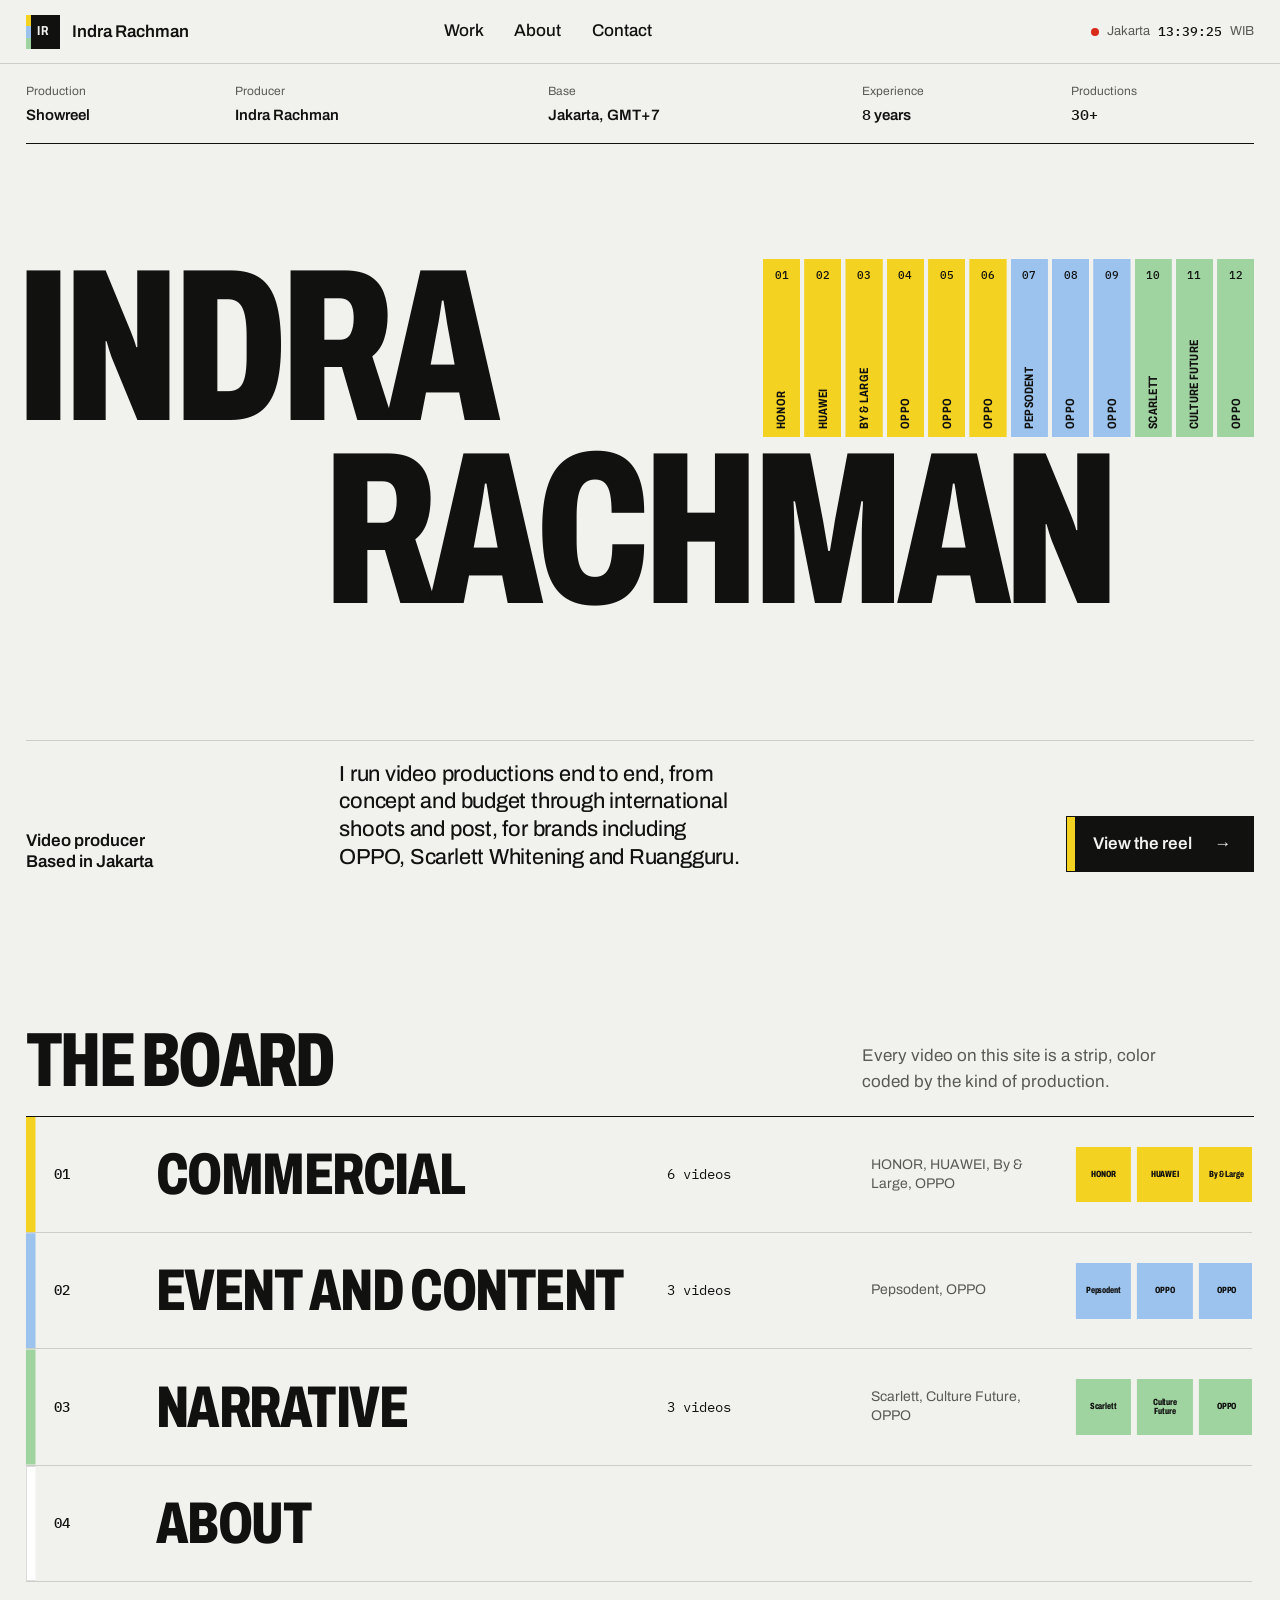
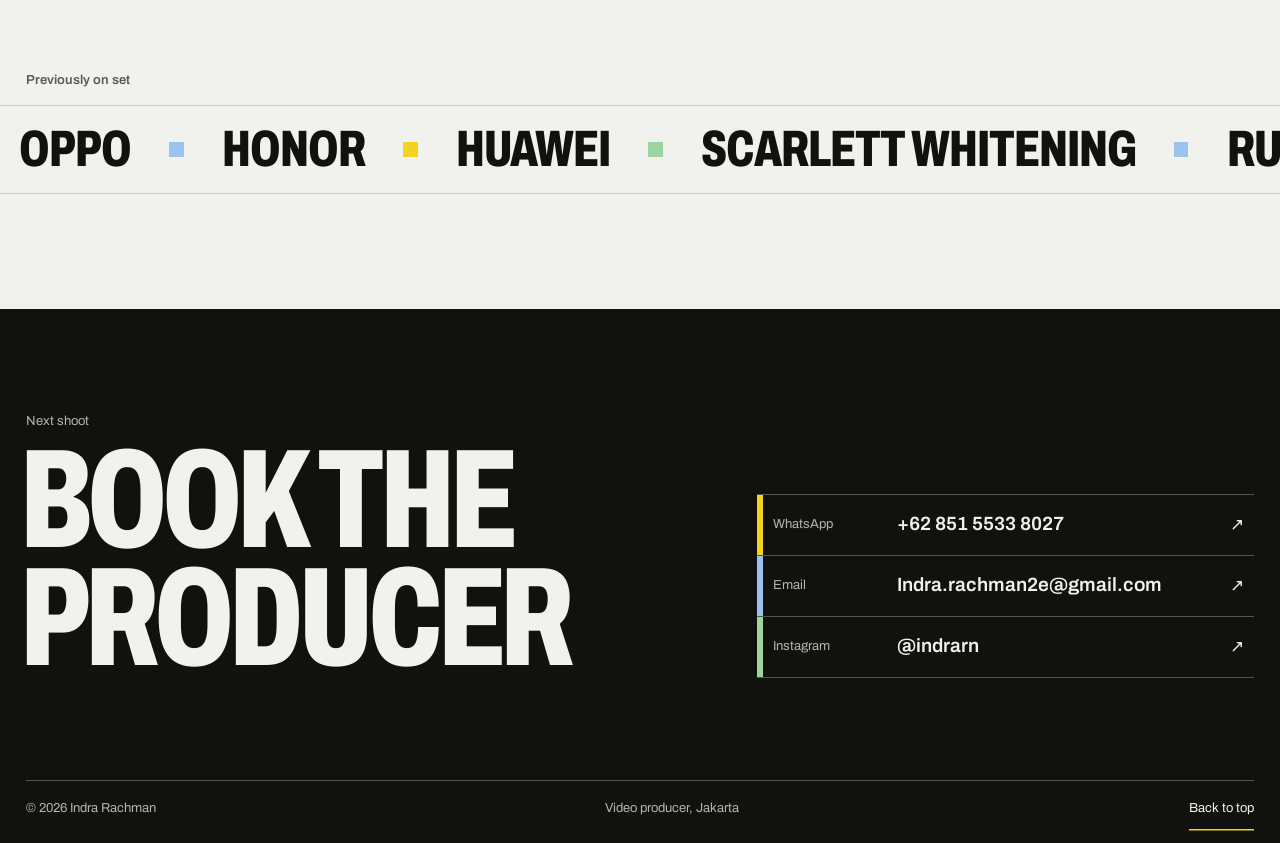
==== index.html @ 44fb9590 "Launch redesigned portfolio site Stripboard concept: home call sheet, selected work with large thumb" ====
<!doctype html>
<html lang="en">
<head>
<meta charset="utf-8">
<meta name="viewport" content="width=device-width, initial-scale=1">
<title>Indra Rachman, video producer in Jakarta</title>
<meta name="description" content="Indra Rachman is a video producer in Jakarta. Eight years running commercial, event and narrative productions for OPPO, HONOR, HUAWEI, Scarlett Whitening and Ruangguru.">
<link rel="canonical" href="https://kuncorokoder.github.io/Indraporto/">
<meta property="og:type" content="website">
<meta property="og:title" content="Indra Rachman, video producer in Jakarta">
<meta property="og:description" content="Indra Rachman is a video producer in Jakarta. Eight years running commercial, event and narrative productions for OPPO, HONOR, HUAWEI, Scarlett Whitening and Ruangguru.">
<meta property="og:url" content="https://kuncorokoder.github.io/Indraporto/">
<meta property="og:image" content="https://kuncorokoder.github.io/Indraporto/assets/og.png">
<meta property="og:image:width" content="1200">
<meta property="og:image:height" content="630">
<meta name="twitter:card" content="summary_large_image">
<meta name="theme-color" content="#F1F1EE">
<link rel="icon" href="./assets/favicon.svg" type="image/svg+xml">
<link rel="apple-touch-icon" href="./assets/apple-touch-icon.png">
<link rel="preload" href="./assets/fonts/archivo-wdth.woff2" as="font" type="font/woff2" crossorigin>
<link rel="stylesheet" href="./assets/site.css">
<script>
(function(d){var h=d.documentElement;h.classList.add('js');
window.__thumb=function(i,e){var s=i.src;if(s.indexOf('maxresdefault')>0&&(e||i.naturalWidth<200)){i.src=s.replace('maxresdefault','hqdefault');return}if(e)i.remove()};

if(!matchMedia('(prefers-reduced-motion: reduce)').matches){h.classList.add('motion');
try{if(sessionStorage.getItem('ir-curtain')){h.classList.add('is-curtain');sessionStorage.removeItem('ir-curtain');}}catch(e){}
window.__irFallback=setTimeout(function(){h.classList.remove('motion','is-curtain')},3000);}})(document);
</script>
<script type="application/ld+json">{"@context":"https://schema.org","@type":"Person","name":"Indra Rachman","jobTitle":"Video Producer","address":{"@type":"PostalAddress","addressLocality":"Jakarta","addressCountry":"ID"},"url":"https://kuncorokoder.github.io/Indraporto/","image":"https://kuncorokoder.github.io/Indraporto/assets/indra.jpg","email":"mailto:Indra.rachman2e@gmail.com","sameAs":["https://instagram.com/indrarn"]}</script>
</head>
<body class="p-home" id="top">
<a class="skip" href="#main">Skip to content</a>
<header class="top" data-top>
  <a class="top__name" href="./"><span class="top__mono" aria-hidden="true">IR</span><span class="top__full">Indra Rachman</span></a>
  <nav class="nav" aria-label="Main">
    <a class="nav__link draw" href="./work/">Work</a>
    <a class="nav__link draw" href="./about/">About</a>
    <a class="nav__link draw" href="#contact">Contact</a>
  </nav>
  <p class="clock" aria-label="Local time in Jakarta"><span class="clock__dot" aria-hidden="true"></span><span class="clock__city">Jakarta</span> <time class="clock__time" data-clock>--:--:--</time> <span class="clock__tz">WIB</span></p>
</header>
<main id="main" tabindex="-1">
  <section class="sheet" aria-labelledby="name">
    <dl class="sheet__fields" data-intro>
      <div><dt>Production</dt><dd>Showreel</dd></div>
      <div><dt>Producer</dt><dd>Indra Rachman</dd></div>
      <div><dt>Base</dt><dd>Jakarta, GMT+7</dd></div>
      <div><dt>Experience</dt><dd><span class="num">8</span> years</dd></div>
      <div><dt>Productions</dt><dd><span class="num">30+</span></dd></div>
    </dl>
    <div class="sheet__mid">
    <h1 class="name" id="name" aria-label="Indra Rachman">
      <span class="name__line" aria-hidden="true"><span class="name__in">Indra</span></span>
      <span class="name__line name__line--2" aria-hidden="true"><span class="name__in">Rachman</span></span>
    </h1>
    <a class="mini" href="./work/"><span class="sr">Open the board: 12 videos</span>
      <span class="mini__s" style="--c:var(--s-com)" aria-hidden="true"><span class="mini__no">01</span><span class="mini__cl">HONOR</span></span><span class="mini__s" style="--c:var(--s-com)" aria-hidden="true"><span class="mini__no">02</span><span class="mini__cl">HUAWEI</span></span><span class="mini__s" style="--c:var(--s-com)" aria-hidden="true"><span class="mini__no">03</span><span class="mini__cl">By &amp; Large</span></span><span class="mini__s" style="--c:var(--s-com)" aria-hidden="true"><span class="mini__no">04</span><span class="mini__cl">OPPO</span></span><span class="mini__s" style="--c:var(--s-com)" aria-hidden="true"><span class="mini__no">05</span><span class="mini__cl">OPPO</span></span><span class="mini__s" style="--c:var(--s-com)" aria-hidden="true"><span class="mini__no">06</span><span class="mini__cl">OPPO</span></span><span class="mini__s" style="--c:var(--s-evt)" aria-hidden="true"><span class="mini__no">07</span><span class="mini__cl">Pepsodent</span></span><span class="mini__s" style="--c:var(--s-evt)" aria-hidden="true"><span class="mini__no">08</span><span class="mini__cl">OPPO</span></span><span class="mini__s" style="--c:var(--s-evt)" aria-hidden="true"><span class="mini__no">09</span><span class="mini__cl">OPPO</span></span><span class="mini__s" style="--c:var(--s-nar)" aria-hidden="true"><span class="mini__no">10</span><span class="mini__cl">Scarlett</span></span><span class="mini__s" style="--c:var(--s-nar)" aria-hidden="true"><span class="mini__no">11</span><span class="mini__cl">Culture Future</span></span><span class="mini__s" style="--c:var(--s-nar)" aria-hidden="true"><span class="mini__no">12</span><span class="mini__cl">OPPO</span></span>
    </a>
    </div>
    <div class="sheet__foot" data-intro>
      <p class="sheet__role"><span>Video producer</span> <span>Based in Jakarta</span></p>
      <p class="sheet__intro">I run video productions end to end, from concept and budget through international shoots and post, for brands including OPPO, Scarlett Whitening and Ruangguru.</p>
      <a class="cta" href="./work/" data-fill><span class="cta__fill" aria-hidden="true"></span><span class="cta__label">View the reel</span><span class="cta__arrow" aria-hidden="true">→</span></a>
    </div>
  </section>

  <section class="board" aria-labelledby="board-h">
    <div class="board__head">
      <h2 id="board-h" class="board__h">The board</h2>
      <p class="board__note">Every video on this site is a strip, color coded by the kind of production.</p>
    </div>
    <ol class="board__list">
    <li class="board__item" data-slot>
      <a class="bstrip" href="./work/#commercial" style="--c:var(--s-com)">
        <span class="bstrip__band" aria-hidden="true"></span>
        <span class="bstrip__no">01</span>
        <span class="bstrip__title">Commercial</span>
        <span class="bstrip__count">6 videos</span>
        <span class="bstrip__clients">HONOR, HUAWEI, By &amp; Large, OPPO</span>
        <span class="bstrip__thumbs" aria-hidden="true"><span class="thumb thumb--mini" style="--c:var(--s-com);aspect-ratio:16/9">
      <span class="thumb__fallback" aria-hidden="true">HONOR</span>
      <img src="https://i.ytimg.com/vi/hxOjYXzNKHE/hqdefault.jpg" alt="" loading="lazy" decoding="async" width="480" height="360" onerror="this.remove()">
    </span><span class="thumb thumb--mini" style="--c:var(--s-com);aspect-ratio:16/9">
      <span class="thumb__fallback" aria-hidden="true">HUAWEI</span>
      <img src="https://i.ytimg.com/vi/-YjzJrjh4JI/hqdefault.jpg" alt="" loading="lazy" decoding="async" width="480" height="360" onerror="this.remove()">
    </span><span class="thumb thumb--mini" style="--c:var(--s-com);aspect-ratio:16/9">
      <span class="thumb__fallback" aria-hidden="true">By &amp; Large</span>
      <img src="https://i.ytimg.com/vi/G-RjW3o65Ko/hqdefault.jpg" alt="" loading="lazy" decoding="async" width="480" height="360" onerror="this.remove()">
    </span></span>
      </a>
    </li>
    <li class="board__item" data-slot>
      <a class="bstrip" href="./work/#event" style="--c:var(--s-evt)">
        <span class="bstrip__band" aria-hidden="true"></span>
        <span class="bstrip__no">02</span>
        <span class="bstrip__title">Event and content</span>
        <span class="bstrip__count">3 videos</span>
        <span class="bstrip__clients">Pepsodent, OPPO</span>
        <span class="bstrip__thumbs" aria-hidden="true"><span class="thumb thumb--mini" style="--c:var(--s-evt);aspect-ratio:9/16">
      <span class="thumb__fallback" aria-hidden="true">Pepsodent</span>
      <img src="https://i.ytimg.com/vi/YymPr3F2JRo/hqdefault.jpg" alt="" loading="lazy" decoding="async" width="480" height="360" onerror="this.remove()">
    </span><span class="thumb thumb--mini" style="--c:var(--s-evt);aspect-ratio:9/16">
      <span class="thumb__fallback" aria-hidden="true">OPPO</span>
      <img src="https://i.ytimg.com/vi/4oJx1lW9zYU/hqdefault.jpg" alt="" loading="lazy" decoding="async" width="480" height="360" onerror="this.remove()">
    </span><span class="thumb thumb--mini" style="--c:var(--s-evt);aspect-ratio:9/16">
      <span class="thumb__fallback" aria-hidden="true">OPPO</span>
      <img src="https://i.ytimg.com/vi/DvjcIhD0fi0/hqdefault.jpg" alt="" loading="lazy" decoding="async" width="480" height="360" onerror="this.remove()">
    </span></span>
      </a>
    </li>
    <li class="board__item" data-slot>
      <a class="bstrip" href="./work/#narrative" style="--c:var(--s-nar)">
        <span class="bstrip__band" aria-hidden="true"></span>
        <span class="bstrip__no">03</span>
        <span class="bstrip__title">Narrative</span>
        <span class="bstrip__count">3 videos</span>
        <span class="bstrip__clients">Scarlett, Culture Future, OPPO</span>
        <span class="bstrip__thumbs" aria-hidden="true"><span class="thumb thumb--mini" style="--c:var(--s-nar);aspect-ratio:16/9">
      <span class="thumb__fallback" aria-hidden="true">Scarlett</span>
      <img src="https://i.ytimg.com/vi/Oj5Pghosu6c/hqdefault.jpg" alt="" loading="lazy" decoding="async" width="480" height="360" onerror="this.remove()">
    </span><span class="thumb thumb--mini" style="--c:var(--s-nar);aspect-ratio:16/9">
      <span class="thumb__fallback" aria-hidden="true">Culture Future</span>
      <img src="https://i.ytimg.com/vi/pMPimMkHNRc/hqdefault.jpg" alt="" loading="lazy" decoding="async" width="480" height="360" onerror="this.remove()">
    </span><span class="thumb thumb--mini" style="--c:var(--s-nar);aspect-ratio:16/9">
      <span class="thumb__fallback" aria-hidden="true">OPPO</span>
      <img src="https://i.ytimg.com/vi/MRDOgIr6XYI/hqdefault.jpg" alt="" loading="lazy" decoding="async" width="480" height="360" onerror="this.remove()">
    </span></span>
      </a>
    </li>
    <li class="board__item" data-slot>
      <a class="bstrip bstrip--about" href="./about/" style="--c:var(--paper-strip)">
        <span class="bstrip__band" aria-hidden="true"></span>
        <span class="bstrip__no">04</span>
        <span class="bstrip__title">About</span>
      </a>
    </li>
    </ol>
  </section>

  <section class="set" aria-labelledby="set-h">
    <h2 id="set-h" class="set__h">Previously on set</h2>
    <div class="marquee" data-marquee>
      <div class="marquee__track"><p class="marquee__run"><span>OPPO</span><span class="dot" aria-hidden="true"></span><span>HONOR</span><span class="dot" aria-hidden="true"></span><span>HUAWEI</span><span class="dot" aria-hidden="true"></span><span>Scarlett Whitening</span><span class="dot" aria-hidden="true"></span><span>Ruangguru</span><span class="dot" aria-hidden="true"></span><span>Glenfiddich</span><span class="dot" aria-hidden="true"></span><span>By &amp; Large</span><span class="dot" aria-hidden="true"></span></p><p class="marquee__run" aria-hidden="true"><span>OPPO</span><span class="dot" aria-hidden="true"></span><span>HONOR</span><span class="dot" aria-hidden="true"></span><span>HUAWEI</span><span class="dot" aria-hidden="true"></span><span>Scarlett Whitening</span><span class="dot" aria-hidden="true"></span><span>Ruangguru</span><span class="dot" aria-hidden="true"></span><span>Glenfiddich</span><span class="dot" aria-hidden="true"></span><span>By &amp; Large</span><span class="dot" aria-hidden="true"></span></p></div>
    </div>
  </section>
</main>
<footer class="foot" id="contact">
  <div class="foot__inner">
    <p class="foot__kicker">Next shoot</p>
    <h2 class="foot__title">Book the<br>producer</h2>
    <ul class="foot__list">
      <li><a class="foot__row" href="https://wa.me/6285155338027" target="_blank" rel="noopener">
        <span class="foot__label">WhatsApp</span><span class="foot__value">+62 851 5533 8027</span><span class="foot__arrow" aria-hidden="true">↗</span></a></li>
      <li><a class="foot__row" href="mailto:Indra.rachman2e@gmail.com">
        <span class="foot__label">Email</span><span class="foot__value">Indra.rachman2e@gmail.com</span><span class="foot__arrow" aria-hidden="true">↗</span></a></li>
      <li><a class="foot__row" href="https://instagram.com/indrarn" target="_blank" rel="noopener">
        <span class="foot__label">Instagram</span><span class="foot__value">@indrarn</span><span class="foot__arrow" aria-hidden="true">↗</span></a></li>
    </ul>
    <div class="foot__base">
      <span>© 2026 Indra Rachman</span>
      <span>Video producer, Jakarta</span>
      <a class="u-link" href="#top" data-totop>Back to top</a>
    </div>
  </div>
</footer>
<div class="curtain" id="curtain" aria-hidden="true"><i style="--c:var(--s-com)"></i><i style="--c:var(--s-evt)"></i><i style="--c:var(--s-nar)"></i></div>
<script src="./assets/vendor/gsap.min.js" defer></script>
<script src="./assets/vendor/Flip.min.js" defer></script>
<script src="./assets/vendor/lenis.min.js" defer></script>
<script src="./assets/site.js" defer></script>
</body>
</html>
---- assets/site.css ----
/* =========================================================
   Indra Rachman: the stripboard
   ========================================================= */
@font-face { font-family: 'Archivo'; font-style: normal; font-display: swap; font-weight: 100 900; font-stretch: 62% 125%;
  src: url(fonts/archivo-wdth.woff2) format('woff2-variations'), url(fonts/archivo-wdth.woff2) format('woff2'); }
@font-face { font-family: 'Plex Mono'; font-style: normal; font-display: swap; font-weight: 400; src: url(fonts/plex-mono-400.woff2) format('woff2'); }
@font-face { font-family: 'Plex Mono'; font-style: normal; font-display: swap; font-weight: 500; src: url(fonts/plex-mono-500.woff2) format('woff2'); }

:root {
  --ground: #F1F1EE;
  --ink: #111110;
  --muted: #5A5A55;
  --line: rgba(17, 17, 16, .16);
  --line-strong: rgba(17, 17, 16, .85);
  --s-com: #F4D221;
  --s-evt: #9CC3EE;
  --s-nar: #9FD3A0;
  --paper-strip: #FFFFFF;
  --marker: #D92B1A;
  --monitor: #0E0E0D;

  --sans: 'Archivo', 'Arial Narrow', Arial, sans-serif;
  --mono: 'Plex Mono', ui-monospace, Menlo, monospace;

  --gut: clamp(16px, 2vw, 28px);
  --band: 10px;
  --t-body: 17px;
  --t-small: 13px;
  --t-l: clamp(22px, 2.3vw, 34px);
  --ease-out: cubic-bezier(.16, 1, .3, 1);
  --ease-soft: cubic-bezier(.215, .61, .355, 1);
  --top-h: 64px;
}

*, *::before, *::after { box-sizing: border-box; }
html { -webkit-text-size-adjust: 100%; scroll-padding-top: calc(var(--top-h) + 12px); }
html.lenis, html.lenis body { height: auto; }
.lenis.lenis-smooth { scroll-behavior: auto !important; }
body {
  margin: 0; background: var(--ground); color: var(--ink);
  font-family: var(--sans); font-size: var(--t-body); line-height: 1.5; font-stretch: 100%;
  font-variant-numeric: tabular-nums; -webkit-font-smoothing: antialiased; text-rendering: optimizeLegibility;
}
::selection { background: var(--s-com); color: var(--ink); }
img { display: block; max-width: 100%; height: auto; }
a { color: inherit; }
button { font: inherit; color: inherit; }
h1, h2, h3, p, dl, dd, ol, ul, figure { margin: 0; }
ol, ul { list-style: none; padding: 0; }
:focus-visible { outline: 2px solid var(--marker); outline-offset: 3px; }
#main:focus { outline: none; }
.num { font-family: var(--mono); font-weight: 500; letter-spacing: 0; }

.skip { position: fixed; left: var(--gut); top: 8px; z-index: 100; padding: 10px 14px; background: var(--ink); color: var(--ground);
  text-decoration: none; translate: 0 -150%; transition: translate .3s var(--ease-soft); }
.skip:focus-visible { translate: 0 0; }

/* utility link: underline at rest */
.u-link { text-decoration: underline; text-decoration-thickness: 1px; text-underline-offset: .22em; transition: text-decoration-color .25s, color .25s; }
@media (hover: hover) { .u-link:hover { color: var(--marker); } }
.u-link:focus-visible { color: var(--marker); }

/* nav underline draw */
.draw { text-decoration: none; background: linear-gradient(currentColor 0 0) left bottom / 0% 1.5px no-repeat; padding-bottom: 2px;
  transition: background-size .45s var(--ease-out); }
@media (hover: hover) { .draw:hover { background-size: 100% 1.5px; } }
.draw:focus-visible, .draw[aria-current='page'] { background-size: 100% 1.5px; }

/* ---------------- header ---------------- */
.top {
  position: fixed; inset: 0 0 auto 0; z-index: 40; height: var(--top-h);
  display: grid; grid-template-columns: repeat(12, minmax(0, 1fr)); column-gap: var(--gut); align-items: center;
  padding: 0 var(--gut); background: color-mix(in srgb, var(--ground) 92%, transparent);
  -webkit-backdrop-filter: blur(8px); backdrop-filter: blur(8px);
  border-bottom: 1px solid var(--line);
  transition: translate .5s var(--ease-out);
}
.top.is-hidden { translate: 0 -101%; }
.top__name { grid-column: 1 / 4; display: inline-flex; align-items: center; gap: 12px; text-decoration: none; font-weight: 600; width: max-content; }
.top__mono { display: inline-grid; place-items: center; width: 34px; height: 34px; background: var(--ink); color: var(--ground);
  font-size: 13px; font-weight: 700; font-stretch: 75%; letter-spacing: .02em; position: relative; overflow: hidden; }
.top__mono::before { content: ''; position: absolute; left: 0; top: 0; bottom: 0; width: 5px;
  background: linear-gradient(var(--s-com) 0 33.3%, var(--s-evt) 0 66.6%, var(--s-nar) 0); transition: width .45s var(--ease-out); }
@media (hover: hover) { .top__name:hover .top__mono::before { width: 34px; } .top__name:hover .top__mono { color: var(--ink); } }
.top__name:focus-visible .top__mono::before { width: 34px; }
.top__name:focus-visible .top__mono { color: var(--ink); }
.top__mono { transition: color .3s; z-index: 0; }
.top__mono::before { z-index: -1; }
.nav { grid-column: 5 / 9; display: flex; gap: clamp(18px, 2.4vw, 36px); font-weight: 500; }
.clock { grid-column: 9 / 13; justify-self: end; display: flex; align-items: center; gap: 8px; font-size: var(--t-small); color: var(--muted); white-space: nowrap; }
.clock__time { font-family: var(--mono); color: var(--ink); font-weight: 500; }
.clock__dot { width: 8px; height: 8px; border-radius: 50%; background: var(--marker); }
.motion .clock__dot { animation: rec 2s steps(1, end) infinite; }
@keyframes rec { 50% { opacity: .2; } }

main { padding-top: var(--top-h); }

/* ---------------- CTA: strip fill slides in ---------------- */
.cta {
  position: relative; isolation: isolate; overflow: clip; display: inline-flex; align-items: center; gap: 22px;
  min-height: 56px; padding: 0 22px 0 26px; border: 1.5px solid var(--ink); background: var(--ink); color: var(--ground);
  font-weight: 600; font-size: 17px; text-decoration: none; transition: color .35s var(--ease-soft);
}
.cta__fill { position: absolute; inset: 0; z-index: -1; background: var(--s-com); transform: scaleX(0); transform-origin: left center;
  transition: transform .55s var(--ease-out); }
.cta::before { content: ''; position: absolute; left: 0; top: 0; bottom: 0; width: 8px; background: var(--s-com); z-index: -1; }
.cta__arrow { display: inline-block; transition: translate .45s var(--ease-out); }
@media (hover: hover) {
  .cta:hover { color: var(--ink); }
  .cta:hover .cta__fill { transform: scaleX(1); }
  .cta:hover .cta__arrow { translate: 6px 0; }
}
.cta:focus-visible { color: var(--ink); }
.cta:focus-visible .cta__fill { transform: scaleX(1); }
.cta:active .cta__fill { transform: scaleX(1); }
.cta:active { color: var(--ink); }

/* ---------------- shared thumb ---------------- */
.thumb { position: relative; display: block; overflow: hidden; background: var(--c); }
.thumb img { position: absolute; inset: 0; width: 100%; height: 100%; object-fit: cover; }
.thumb__fallback { position: absolute; inset: 0; display: grid; place-items: center; padding: 8px; text-align: center;
  font-weight: 800; font-stretch: 70%; font-size: clamp(14px, 1.4vw, 20px); line-height: 1; letter-spacing: -.01em; color: var(--ink); }

/* =========================================================
   HOME: call sheet
   ========================================================= */
.sheet { padding: 0 var(--gut); min-height: calc(100svh - var(--top-h)); display: grid; grid-template-rows: auto 1fr auto; }
.sheet__fields {
  display: grid; grid-template-columns: repeat(12, minmax(0, 1fr)); column-gap: var(--gut);
  border-bottom: 1.5px solid var(--ink); padding: 18px 0 16px;
}
.sheet__fields > div { grid-column: span 2; }
.sheet__fields > div:nth-child(2) { grid-column: span 3; }
.sheet__fields > div:nth-child(3) { grid-column: span 3; }
.sheet__fields dt { font-size: 12px; color: var(--muted); margin-bottom: 4px; }
.sheet__fields dd { font-size: 15px; font-weight: 600; }
.sheet__fields .num { font-size: 15px; }

.sheet { --ns: clamp(64px, min(17vw, 25svh), 300px); }
.sheet__mid { position: relative; align-self: center; margin: clamp(18px, 3vw, 40px) 0; }
.name {
  font-weight: 800; font-stretch: 66%; text-transform: uppercase;
  font-size: var(--ns); line-height: .82; letter-spacing: -.035em;
}
/* the stripboard: 12 vertical strips, one per video */
.mini { position: absolute; right: 0; top: 0; height: calc(var(--ns) * .82); width: min(40%, 560px);
  display: grid; grid-template-columns: repeat(12, 1fr); gap: 4px; text-decoration: none; align-items: end; }
.mini__s { position: relative; height: 100%; background: var(--c); display: flex; flex-direction: column; justify-content: space-between; align-items: center;
  padding: 8px 0; overflow: hidden; transition: translate .5s var(--ease-out); }
.mini__no { font-family: var(--mono); font-size: 11px; font-weight: 500; }
.mini__cl { writing-mode: vertical-rl; rotate: 180deg; font-weight: 700; font-stretch: 75%; font-size: clamp(11px, .95vw, 14px); text-transform: uppercase; letter-spacing: .02em; white-space: nowrap; }
@media (hover: hover) {
  .mini__s:hover { translate: 0 -14px; }
  .mini:hover .mini__s:not(:hover) { translate: 0 0; }
}
.mini:focus-visible { outline-offset: 6px; }
.mini:focus-visible .mini__s { translate: 0 -8px; }
.name__line { display: block; overflow: clip; padding-bottom: .02em; margin-left: -.045em; }
.name__line--2 { padding-left: 25%; }
.name__in { display: block; }

.sheet__foot {
  display: grid; grid-template-columns: repeat(12, minmax(0, 1fr)); column-gap: var(--gut); align-items: end;
  border-top: 1px solid var(--line); padding: 20px 0 28px;
}
.sheet__role { grid-column: 1 / 4; font-weight: 600; line-height: 1.25; }
.sheet__role span { display: block; }
.sheet__intro { grid-column: 4 / 9; font-size: clamp(19px, 1.7vw, 26px); line-height: 1.28; letter-spacing: -.01em; max-width: 34ch; font-weight: 450; }
.sheet__foot .cta { grid-column: 10 / 13; justify-self: end; }

/* board */
.board { padding: clamp(64px, 10vw, 140px) var(--gut) clamp(48px, 7vw, 96px); }
.board__head { display: grid; grid-template-columns: repeat(12, minmax(0, 1fr)); column-gap: var(--gut); align-items: end; margin-bottom: 22px; }
.board__h { grid-column: 1 / 7; font-weight: 800; font-stretch: 66%; text-transform: uppercase; font-size: clamp(40px, 6vw, 96px); line-height: .86; letter-spacing: -.03em; }
.board__note { grid-column: 9 / 13; color: var(--muted); max-width: 34ch; }
.board__list { border-top: 1.5px solid var(--ink); }
.board__item { border-bottom: 1px solid var(--line); }

.bstrip {
  position: relative; isolation: isolate; display: grid; grid-template-columns: repeat(12, minmax(0, 1fr)); column-gap: var(--gut);
  align-items: center; min-height: clamp(84px, 9vw, 132px); padding: 0 0 0 calc(var(--band) + 18px); text-decoration: none;
}
.bstrip__band { position: absolute; inset: 0; z-index: -1; background: var(--c); }
.bstrip--about .bstrip__band { box-shadow: inset 0 0 0 1px var(--line); }
.bstrip__no { grid-column: 1 / 2; font-family: var(--mono); font-size: 14px; font-weight: 500; }
.bstrip__title { grid-column: 2 / 7; font-weight: 800; font-stretch: 70%; text-transform: uppercase; font-size: clamp(30px, 4.6vw, 76px);
  line-height: .9; letter-spacing: -.025em; transition: translate .6s var(--ease-out); }
.bstrip__count { grid-column: 7 / 9; font-family: var(--mono); font-size: 14px; }
.bstrip__clients { grid-column: 9 / 11; font-size: 14px; color: var(--muted); line-height: 1.35; }
.bstrip__thumbs { grid-column: 11 / 13; display: flex; gap: 6px; justify-content: flex-end; }
.thumb--mini { width: clamp(44px, 4.4vw, 72px); aspect-ratio: 1 / 1 !important; transition: translate .6s var(--ease-out), scale .6s var(--ease-out); }
.thumb--mini .thumb__fallback { font-size: 9px; }
.bstrip__thumbs .thumb:nth-child(2) { transition-delay: .05s; }
.bstrip__thumbs .thumb:nth-child(3) { transition-delay: .1s; }
@media (hover: hover) {
  .bstrip:hover .bstrip__title { translate: 12px 0; }
  .bstrip:hover .bstrip__clients { color: var(--ink); }
  .bstrip:hover .thumb--mini { translate: -10px 0; }
}
.bstrip:focus-visible { outline-offset: -2px; }
.bstrip:focus-visible .bstrip__title { translate: 12px 0; }
.bstrip:focus-visible .bstrip__clients { color: var(--ink); }

/* marquee */
.set { padding: 0 0 clamp(64px, 9vw, 120px); }
.set__h { padding: 0 var(--gut) 14px; font-size: var(--t-small); font-weight: 600; color: var(--muted); }
.marquee { border-top: 1px solid var(--line); border-bottom: 1px solid var(--line); overflow: hidden; }
.marquee__track { display: flex; width: max-content; }
.motion .marquee__track { animation: marq 42s linear infinite; }
.marquee:hover .marquee__track { animation-play-state: paused; }
@keyframes marq { to { transform: translateX(-50%); } }
.marquee__run { display: flex; align-items: center; gap: clamp(22px, 3vw, 48px); padding: 18px clamp(11px, 1.5vw, 24px);
  font-weight: 800; font-stretch: 70%; text-transform: uppercase; font-size: clamp(28px, 4vw, 60px); line-height: 1; letter-spacing: -.02em; white-space: nowrap; }
.marquee .dot { width: .28em; height: .28em; background: var(--ink); display: inline-block; flex: none; }
.marquee .dot:nth-of-type(3n+1) { background: var(--s-com); }
.marquee .dot:nth-of-type(3n+2) { background: var(--s-evt); }
.marquee .dot:nth-of-type(3n) { background: var(--s-nar); }

/* ---------------- footer ---------------- */
.foot { background: var(--ink); color: var(--ground); padding: clamp(56px, 8vw, 112px) var(--gut) 24px; }
.foot__inner { display: grid; grid-template-columns: repeat(12, minmax(0, 1fr)); column-gap: var(--gut); }
.foot__kicker { grid-column: 1 / 4; font-size: var(--t-small); color: #B4B4AD; }
.foot__title { grid-column: 1 / 8; grid-row: 2; font-weight: 800; font-stretch: 66%; text-transform: uppercase;
  font-size: clamp(56px, 11vw, 190px); line-height: .84; letter-spacing: -.035em; margin: 10px 0 0 -.04em; }
.foot__list { grid-column: 8 / 13; grid-row: 2; align-self: end; border-top: 1px solid rgba(241, 241, 238, .3); }
.foot__list li { border-bottom: 1px solid rgba(241, 241, 238, .3); }
.foot__row { position: relative; isolation: isolate; display: grid; grid-template-columns: 7rem 1fr auto; gap: 12px; align-items: center;
  min-height: 60px; padding: 0 10px 0 16px; text-decoration: none; transition: color .35s var(--ease-soft); }
.foot__row::before { content: ''; position: absolute; inset: 0; z-index: -1; background: var(--s-com); transform: scaleX(0); transform-origin: left;
  transition: transform .55s var(--ease-out); }
.foot__row::after { content: ''; position: absolute; left: 0; top: 0; bottom: 0; width: 6px; background: var(--s-com); }
.foot__list li:nth-child(2) .foot__row::before, .foot__list li:nth-child(2) .foot__row::after { background: var(--s-evt); }
.foot__list li:nth-child(3) .foot__row::before, .foot__list li:nth-child(3) .foot__row::after { background: var(--s-nar); }
.foot__label { font-size: var(--t-small); color: #B4B4AD; transition: color .35s; }
.foot__value { font-weight: 600; font-size: clamp(16px, 1.5vw, 21px); overflow-wrap: anywhere; }
.foot__arrow { transition: translate .45s var(--ease-out); }
@media (hover: hover) {
  .foot__row:hover { color: var(--ink); }
  .foot__row:hover::before { transform: scaleX(1); }
  .foot__row:hover .foot__label { color: var(--ink); }
  .foot__row:hover .foot__arrow { translate: 4px -4px; }
}
.foot__row:focus-visible { color: var(--ink); outline-color: var(--ground); }
.foot__row:focus-visible::before { transform: scaleX(1); }
.foot__row:focus-visible .foot__label { color: var(--ink); }
.foot__base { grid-column: 1 / 13; display: flex; flex-wrap: wrap; gap: 8px 28px; justify-content: space-between; margin-top: clamp(56px, 8vw, 110px);
  padding-top: 18px; border-top: 1px solid rgba(241, 241, 238, .3); font-size: var(--t-small); color: #B4B4AD; }
.foot .u-link { color: var(--ground); }
@media (hover: hover) { .foot .u-link:hover { color: var(--s-com); } }
.foot .u-link:focus-visible { color: var(--s-com); outline-color: var(--ground); }

/* ---------------- curtain ---------------- */
.curtain { position: fixed; inset: 0; z-index: 90; pointer-events: none; display: grid; grid-template-rows: 1fr 1fr 1fr; visibility: hidden; }
.curtain i { display: block; background: var(--c); }
.is-curtain .curtain { visibility: visible; }

/* =========================================================
   WORK: the board
   ========================================================= */
.wk-head { padding: clamp(36px, 6vw, 84px) var(--gut) 0; display: grid; grid-template-columns: repeat(12, minmax(0, 1fr)); column-gap: var(--gut); align-items: end; }
.wk-h { grid-column: 1 / 13; font-weight: 800; font-stretch: 66%; text-transform: uppercase; font-size: clamp(56px, 13.4vw, 240px);
  line-height: .82; letter-spacing: -.035em; margin-left: -.04em; overflow: clip; padding-bottom: .02em; }
.wk-h__in { display: block; }
.wk-meta { grid-column: 1 / 5; margin-top: 26px; color: var(--muted); }
.wk-meta .num { color: var(--ink); }
.tabs { grid-column: 5 / 13; display: flex; flex-wrap: wrap; gap: 8px; justify-content: flex-end; margin-top: 22px; }
.tab {
  position: relative; isolation: isolate; overflow: clip; display: inline-flex; align-items: center; gap: 10px; min-height: 46px; padding: 0 16px 0 12px;
  background: transparent; border: 1.5px solid var(--ink); cursor: pointer; font-weight: 600; font-size: 15px; transition: color .3s;
}
.tab::before { content: ''; position: absolute; inset: 0; z-index: -1; background: var(--c); transform: scaleX(0); transform-origin: left; transition: transform .5s var(--ease-out); }
.tab__chip { width: 10px; height: 22px; background: var(--c); flex: none; transition: opacity .3s; }
.tab__n { font-family: var(--mono); font-size: 13px; font-weight: 500; }
.tab[data-filter='all'] { --c: var(--ink); }
.tab[aria-pressed='true']::before { transform: scaleX(1); }
.tab[data-filter='all'][aria-pressed='true'] { color: var(--ground); }
.tab[aria-pressed='true'] .tab__chip { opacity: 0; }
@media (hover: hover) { .tab:not([aria-pressed='true']):hover::before { transform: scaleX(.12); } }
.tab:not([aria-pressed='true']):focus-visible::before { transform: scaleX(.12); }

.wk-board { overflow-x: clip; padding: clamp(28px, 4vw, 56px) var(--gut) clamp(72px, 10vw, 140px); }
.rows > .is-out { display: none; }
.wk-empty { padding: 40px 0; color: var(--muted); }

/* home strips: a 10px band that floods on hover */
.bstrip__band { clip-path: inset(0 calc(100% - var(--band)) 0 0); transition: clip-path .65s var(--ease-out); }
@media (hover: hover) { .bstrip:hover .bstrip__band { clip-path: inset(0); } }
.bstrip:focus-visible .bstrip__band, .bstrip:active .bstrip__band { clip-path: inset(0); }

/* monitor (lightbox) */
.monitor { width: 100vw; max-width: none; height: 100dvh; max-height: none; margin: 0; padding: 0; border: 0; background: var(--monitor); color: #EDEDE8;
  display: none; grid-template-rows: auto 1fr auto; }
.monitor[open] { display: grid; }
.monitor::backdrop { background: var(--monitor); }
.monitor__bar { display: flex; justify-content: space-between; align-items: center; padding: 14px var(--gut); border-bottom: 1px solid rgba(237, 237, 232, .16); }
.monitor__meta { display: flex; align-items: center; gap: 10px; font-size: var(--t-small); color: #B8B8B1; }
.monitor__meta [data-mon-no] { font-family: var(--mono); color: #EDEDE8; }
.monitor__chip { width: 10px; height: 22px; background: var(--c, var(--s-com)); }
.monitor__close { background: none; border: 1.5px solid rgba(237, 237, 232, .5); color: inherit; min-height: 44px; padding: 0 16px; cursor: pointer; font-weight: 600; transition: background .3s, color .3s, border-color .3s; }
@media (hover: hover) { .monitor__close:hover { background: #EDEDE8; color: var(--ink); border-color: #EDEDE8; } }
.monitor__close:focus-visible { background: #EDEDE8; color: var(--ink); outline-color: var(--s-com); }
.monitor__stage { display: grid; grid-template-columns: 64px 1fr 64px; align-items: center; gap: var(--gut); padding: var(--gut); min-height: 0; }
.monitor__frame { justify-self: center; align-self: center; width: 100%; max-height: 100%; aspect-ratio: var(--ar, 16 / 9); max-width: calc((100dvh - 210px) * var(--arn, 1.7778)); background: #000; position: relative; }
.monitor__frame iframe { position: absolute; inset: 0; width: 100%; height: 100%; border: 0; }
.monitor__nav { width: 56px; height: 56px; border: 1.5px solid rgba(237, 237, 232, .5); background: none; color: inherit; cursor: pointer; font-size: 20px; transition: background .3s, color .3s; }
.monitor__nav span { display: inline-block; transition: translate .4s var(--ease-out); }
@media (hover: hover) {
  .monitor__nav:hover { background: #EDEDE8; color: var(--ink); }
  .monitor__nav--prev:hover span { translate: -4px 0; }
  .monitor__nav--next:hover span { translate: 4px 0; }
}
.monitor__nav:focus-visible { background: #EDEDE8; color: var(--ink); outline-color: var(--s-com); }
.monitor__info { padding: 14px var(--gut) 22px; border-top: 1px solid rgba(237, 237, 232, .16); display: flex; flex-wrap: wrap; gap: 6px 28px; align-items: baseline; }
.monitor__title { font-size: clamp(20px, 2vw, 28px); font-weight: 500; letter-spacing: -.01em; line-height: 1.2; }
.monitor__title [data-mon-client] { font-weight: 800; font-stretch: 72%; text-transform: uppercase; }
.monitor__sub { font-size: var(--t-small); color: #B8B8B1; }
.monitor__sub .num { color: #EDEDE8; }

/* =========================================================
   ABOUT: crew sheet
   ========================================================= */
.ab { padding: clamp(36px, 6vw, 84px) var(--gut) clamp(72px, 10vw, 140px); display: grid; grid-template-columns: repeat(12, minmax(0, 1fr)); column-gap: var(--gut); row-gap: clamp(28px, 4vw, 56px); }
.ab-h { grid-column: 1 / 13; font-weight: 800; font-stretch: 66%; text-transform: uppercase; font-size: clamp(56px, 13.4vw, 240px); line-height: .82; letter-spacing: -.035em; margin-left: -.04em; overflow: clip; padding-bottom: .02em; }
.ab-h__in { display: block; }
.ab-photo { grid-column: 1 / 6; align-self: start; position: sticky; top: calc(var(--top-h) + 24px); }
.ab-photo img { width: 100%; aspect-ratio: 1; object-fit: cover; border-left: var(--band) solid var(--marker); }
.ab-photo figcaption { display: flex; justify-content: space-between; gap: 12px; padding: 12px 0 0 0; border-bottom: 1px solid var(--line); padding-bottom: 10px; font-size: var(--t-small); color: var(--muted); }
.ab-photo figcaption .num { color: var(--ink); }
.ab-text { grid-column: 7 / 13; display: grid; gap: 22px; align-content: start; max-width: 62ch; }
.ab-lede { font-size: clamp(26px, 2.8vw, 42px); line-height: 1.12; letter-spacing: -.02em; font-weight: 500; margin-bottom: 10px; }
.facts { margin: 18px 0 14px; border-top: 1.5px solid var(--ink); }
.facts > div { display: grid; grid-template-columns: 8rem 1fr; gap: 16px; padding: 14px 0; border-bottom: 1px solid var(--line); }
.facts dt { font-size: var(--t-small); color: var(--muted); padding-top: 3px; }
.facts dd { font-weight: 500; }
.ab-text .cta { justify-self: start; margin-top: 8px; }

/* =========================================================
   404
   ========================================================= */
.nf { overflow-x: clip; min-height: calc(100svh - var(--top-h)); padding: clamp(40px, 8vw, 120px) var(--gut); display: grid; align-content: center; gap: 28px; }
.nf__strip { display: flex; gap: 18px; align-items: center; padding: 16px 18px; background: #F6C7C0; border-left: var(--band) solid var(--marker); font-weight: 600; max-width: 640px; }
.nf-h { font-weight: 800; font-stretch: 66%; text-transform: uppercase; font-size: clamp(54px, 11vw, 200px); line-height: .84; letter-spacing: -.035em; max-width: 12ch; margin-left: -.04em; }
.nf-p { font-size: var(--t-l); line-height: 1.25; max-width: 30ch; }
.nf-links { display: flex; flex-wrap: wrap; align-items: center; gap: 20px 32px; }

/* =========================================================
   intro states (only when JS + motion; JS reveals)
   ========================================================= */
.motion [data-intro], .motion [data-slot], .motion [data-reveal] { visibility: hidden; }
.motion .name__in, .motion .wk-h__in, .motion .ab-h__in { transform: translateY(105%); }
.motion .mini__s { clip-path: inset(100% 0 0 0); }

/* =========================================================
   responsive
   ========================================================= */
@media (max-width: 1100px) {
}
@media (max-width: 760px) {
  :root { --top-h: 56px; --t-body: 16px; }
  .top { grid-template-columns: auto 1fr auto; }
  .top__name { grid-column: 1; }
  .top__full { display: none; }
  .nav { grid-column: 2; justify-content: center; gap: 18px; font-size: 15px; }
  .nav__link { padding: 10px 0 6px; }
  .clock { grid-column: 3; }
  .clock__city, .clock__tz { display: none; }

  .sheet { min-height: auto; grid-template-rows: auto auto auto; }
  .sheet__fields { grid-template-columns: 1fr 1fr; row-gap: 12px; }
  .sheet__fields > div, .sheet__fields > div:nth-child(2), .sheet__fields > div:nth-child(3) { grid-column: span 1; }
  .sheet__fields > div:first-child { display: none; }
  .sheet__mid { margin: 28px 0 22px; }
  .name { line-height: .84; }
  .name__line--2 { padding-left: 0; }
  .sheet { --ns: 25vw; }
  .mini { position: static; width: 100%; height: 120px; margin-top: 20px; gap: 3px; }
  .mini__no { font-size: 9px; }
  .mini__cl { font-size: 10px; }
  .sheet__foot { grid-template-columns: 1fr; row-gap: 18px; padding: 18px 0 26px; }
  .sheet__role, .sheet__intro, .sheet__foot .cta { grid-column: 1; }
  .sheet__intro { max-width: none; font-size: 22px; }
  .sheet__foot .cta { justify-self: stretch; justify-content: space-between; }

  .board__head { grid-template-columns: 1fr; row-gap: 12px; }
  .board__h, .board__note { grid-column: 1; }
  .bstrip { grid-template-columns: 2.2rem 1fr auto; grid-template-rows: auto auto; row-gap: 6px; padding: 18px 14px 18px calc(var(--band) + 14px); min-height: 0; }
  .bstrip__no { grid-column: 1; grid-row: 1; }
  .bstrip__title { grid-column: 2; grid-row: 1; font-size: clamp(28px, 9vw, 40px); }
  .bstrip__count { grid-column: 3; grid-row: 1; font-size: 13px; }
  .bstrip__clients { grid-column: 2 / 4; grid-row: 2; font-size: 13px; }
  .bstrip__thumbs { display: none; }

  .foot__inner { grid-template-columns: 1fr; }
  .foot__kicker, .foot__title, .foot__list, .foot__base { grid-column: 1; grid-row: auto; }
  .foot__title { font-size: 21vw; margin-bottom: 32px; }
  .foot__row { grid-template-columns: 5.5rem 1fr auto; padding-left: 14px; }
  .foot__value { font-size: 15px; }

  .wk-head { grid-template-columns: 1fr; }
  .wk-h, .wk-meta, .tabs { grid-column: 1; }
  .wk-h { font-size: 19vw; }
  .tabs { justify-content: flex-start; }
  .tab { min-height: 44px; font-size: 14px; }
  .rows { border-top: 1.5px solid var(--ink); }

  .monitor__stage { grid-template-columns: 1fr 1fr; grid-template-rows: 1fr auto; padding: 12px 0; row-gap: 12px; }
  .monitor__frame { grid-column: 1 / 3; grid-row: 1; }
  .monitor__nav { grid-row: 2; width: 100%; height: 52px; }
  .monitor__nav--prev { grid-column: 1; margin-left: var(--gut); width: calc(100% - var(--gut)); }
  .monitor__nav--next { grid-column: 2; width: calc(100% - var(--gut)); }
  .monitor__frame { max-width: calc((100dvh - 230px) * var(--arn, 1.7778)); }

  .ab { grid-template-columns: 1fr; }
  .ab-h, .ab-photo, .ab-text { grid-column: 1; }
  .ab-h { font-size: 24vw; }
  .ab-photo { position: static; max-width: 420px; }
  .facts > div { grid-template-columns: 6.5rem 1fr; }
  .nf-h { font-size: 15vw; }
}

@media (prefers-reduced-motion: reduce) {
  *, *::before, *::after { transition-duration: .01ms !important; animation: none !important; }
}

.sr { position: absolute; width: 1px; height: 1px; overflow: hidden; clip-path: inset(50%); white-space: nowrap; }
.foot__base .u-link { padding: 12px 0; margin: -12px 0; }
@media (prefers-reduced-motion: reduce) {
  .marquee { overflow: visible; }
  .marquee__track { width: auto; }
  .marquee__run { flex-wrap: wrap; white-space: normal; row-gap: 12px; }
  .marquee__run[aria-hidden] { display: none; }
}

/* ---- pass 2 ---- */
/* utility links: underline at rest rises into a strip band */
.u-link { text-decoration: none; background: linear-gradient(var(--s-com) 0 0) left bottom / 100% 1.5px no-repeat; transition: background-size .4s var(--ease-out), color .25s; padding: 0 .1em; }
@media (hover: hover) { .u-link:hover { background-size: 100% 100%; color: var(--ink); } }
.u-link:focus-visible { background-size: 100% 100%; color: var(--ink); }
.foot .u-link { background-image: linear-gradient(var(--s-com) 0 0); }
@media (hover: hover) { .foot .u-link:hover { color: var(--ink); } }
.foot .u-link:focus-visible { color: var(--ink); }
/* current nav item: underline thickens into the strip colors */
@media (hover: hover) { .draw[aria-current='page']:hover { background-image: linear-gradient(90deg, var(--s-com) 0 33.3%, var(--s-evt) 0 66.6%, var(--s-nar) 0); background-size: 100% 5px; } }
/* active tab: chip slides along on hover */
.tab__label { transition: translate .45s var(--ease-out); }
@media (hover: hover) { .tab[aria-pressed='true']:hover .tab__label { translate: 4px 0; } .tab:hover .tab__label { translate: 4px 0; } }
.tab:focus-visible .tab__label { translate: 4px 0; }
/* about: facts as strips */
.facts > div { position: relative; padding-left: calc(var(--band) + 14px); }
.facts > div::before { content: ''; position: absolute; left: 0; top: 0; bottom: 0; width: var(--band); background: var(--s-com); }
.facts > div:nth-child(3n+2)::before { background: var(--s-evt); }
.facts > div:nth-child(3n)::before { background: var(--s-nar); }
.ab-photo figcaption .num { background: var(--marker); color: #fff; padding: 2px 8px; }
/* 404 board with one strip cut */
.nf { grid-template-columns: minmax(0, 1fr) minmax(0, .8fr); column-gap: clamp(24px, 5vw, 80px); align-items: center; }
.nf > *:not(.nf-board) { grid-column: 1; }
.nf-board { grid-column: 2; grid-row: 1 / 5; display: grid; grid-template-columns: repeat(13, 1fr); gap: 4px; height: min(56vh, 520px); }
.nf-board .mini__s { height: 100%; }
.nf-cut { background: #F6C7C0 !important; outline: 2px dashed var(--marker); outline-offset: -2px; rotate: 6deg; translate: 2px 14px; }
.nf-cut .mini__cl { color: var(--marker); text-decoration: line-through; }
@media (max-width: 760px) {
  .nf { grid-template-columns: 1fr; }
  .nf-board { grid-column: 1; grid-row: auto; height: 120px; order: 5; }
}

/* =========================================================
   WORK v2: the board as big frames
   ========================================================= */
.rows { display: grid; grid-template-columns: repeat(12, minmax(0, 1fr)); column-gap: var(--gut); row-gap: clamp(28px, 3.4vw, 52px); }
.row { border: 0; min-width: 0; }
.row--w6 { grid-column: span 6; }
.row--w4 { grid-column: span 4; }
.row--w12 { grid-column: span 12; }

/* day break: black strip that opens each category */
.brk { grid-column: 1 / -1; position: relative; display: grid; grid-template-columns: 4.5rem 1fr auto; align-items: end; column-gap: var(--gut);
  padding: 18px 18px 16px calc(var(--band) + 18px); background: var(--ink); color: var(--ground); margin-top: clamp(20px, 3vw, 44px); }
.brk:first-child { margin-top: 0; }
.brk__band { position: absolute; left: 0; top: 0; bottom: 0; width: var(--band); background: var(--c); }
.brk__no { font-family: var(--mono); font-size: 14px; font-weight: 500; color: var(--c); }
.brk__h { font-weight: 800; font-stretch: 68%; text-transform: uppercase; font-size: clamp(32px, 4.4vw, 72px); line-height: .86; letter-spacing: -.025em; }
.brk__n { font-size: var(--t-small); color: #B4B4AD; padding-bottom: 4px; }

.card { display: block; text-decoration: none; color: inherit; }
.card__frame { position: relative; display: block; overflow: hidden; background: var(--c); isolation: isolate; }
.card__frame img { position: absolute; inset: 0; width: 100%; height: 100%; object-fit: cover; transition: scale 1s var(--ease-out), filter .6s var(--ease-out); }
.card__frame .thumb__fallback { font-size: clamp(22px, 3vw, 48px); }
.card__frame:has(img)::after { content: ''; position: absolute; inset: 0; background: linear-gradient(180deg, rgba(0,0,0,0) 55%, rgba(0,0,0,.38)); pointer-events: none; }
.card__no { position: absolute; left: 0; top: 0; z-index: 2; padding: 6px 10px; background: var(--c); color: var(--ink); font-family: var(--mono); font-size: 13px; font-weight: 500; }
.card__play { position: absolute; left: 16px; bottom: 16px; z-index: 2; display: inline-flex; align-items: center; gap: 0; height: 52px; padding: 0 20px;
  background: var(--c); color: var(--ink); font-weight: 700; font-size: 15px; transition: gap .5s var(--ease-out), padding .5s var(--ease-out); }
.card__playlabel { display: inline-block; max-width: 0; overflow: hidden; white-space: nowrap; transition: max-width .5s var(--ease-out); }
.row--w12 .card__play { height: 64px; padding: 0 26px; }

.card__strip { position: relative; isolation: isolate; display: grid; grid-template-columns: auto 1fr; column-gap: 14px; row-gap: 4px; align-items: baseline;
  padding: 14px 14px 14px calc(var(--band) + 14px); border-bottom: 1px solid var(--line); }
.card__band { position: absolute; inset: 0; z-index: -1; background: var(--c); clip-path: inset(0 calc(100% - var(--band)) 0 0); transition: clip-path .65s var(--ease-out); }
.card__client { font-weight: 800; font-stretch: 72%; text-transform: uppercase; font-size: clamp(17px, 1.5vw, 22px); line-height: 1; }
.card__title { font-weight: 500; font-size: clamp(17px, 1.45vw, 21px); line-height: 1.22; letter-spacing: -.01em; }
.card__meta { grid-column: 2; font-size: 14px; color: var(--muted); display: flex; gap: 12px; }
.card__meta .num { color: var(--ink); font-size: 13px; }
.row--w4 .card__strip { grid-template-columns: 1fr; }
.row--w4 .card__meta { grid-column: 1; }
.row--w12 .card__title { font-size: clamp(20px, 2vw, 30px); }

@media (hover: hover) {
  .card:hover .card__frame img { scale: 1.05; }
  .card:hover .card__band { clip-path: inset(0); }
  .card:hover .card__meta { color: var(--ink); }
  .card:hover .card__play { gap: 10px; padding: 0 22px; }
  .card:hover .card__playlabel { max-width: 4em; }
}
.card:focus-visible { outline-offset: 4px; }
.card:focus-visible .card__band, .card:active .card__band { clip-path: inset(0); }
.card:focus-visible .card__play { gap: 10px; }
.card:focus-visible .card__playlabel { max-width: 4em; }
.card:focus-visible .card__meta { color: var(--ink); }

@media (max-width: 1100px) {
  .row--w4 .card__title { font-size: 16px; }
}
@media (max-width: 760px) {
  .rows { grid-template-columns: 1fr 1fr; column-gap: 10px; row-gap: 26px; border-top: 0; }
  .row--w6, .row--w12 { grid-column: 1 / -1; }
  .row--w4 { grid-column: span 1; }
  .row--w4:last-child:nth-child(odd) { grid-column: span 1; }
  .brk { grid-template-columns: 2.4rem 1fr; padding: 14px 12px 12px calc(var(--band) + 12px); }
  .brk__n { grid-column: 2; padding: 6px 0 0; }
  .brk__h { font-size: 34px; }
  .card__play { left: 10px; bottom: 10px; height: 44px; padding: 0 16px; }
  .card__playlabel { max-width: 4em; margin-left: 8px; }
  .row--w4 .card__play { padding: 0 14px; }
  .row--w4 .card__playlabel { display: none; }
  .card__strip { padding: 12px 10px 12px calc(var(--band) + 10px); grid-template-columns: 1fr; }
  .card__meta { grid-column: 1; font-size: 13px; }
  .row--w4 .card__title { font-size: 15px; }
}
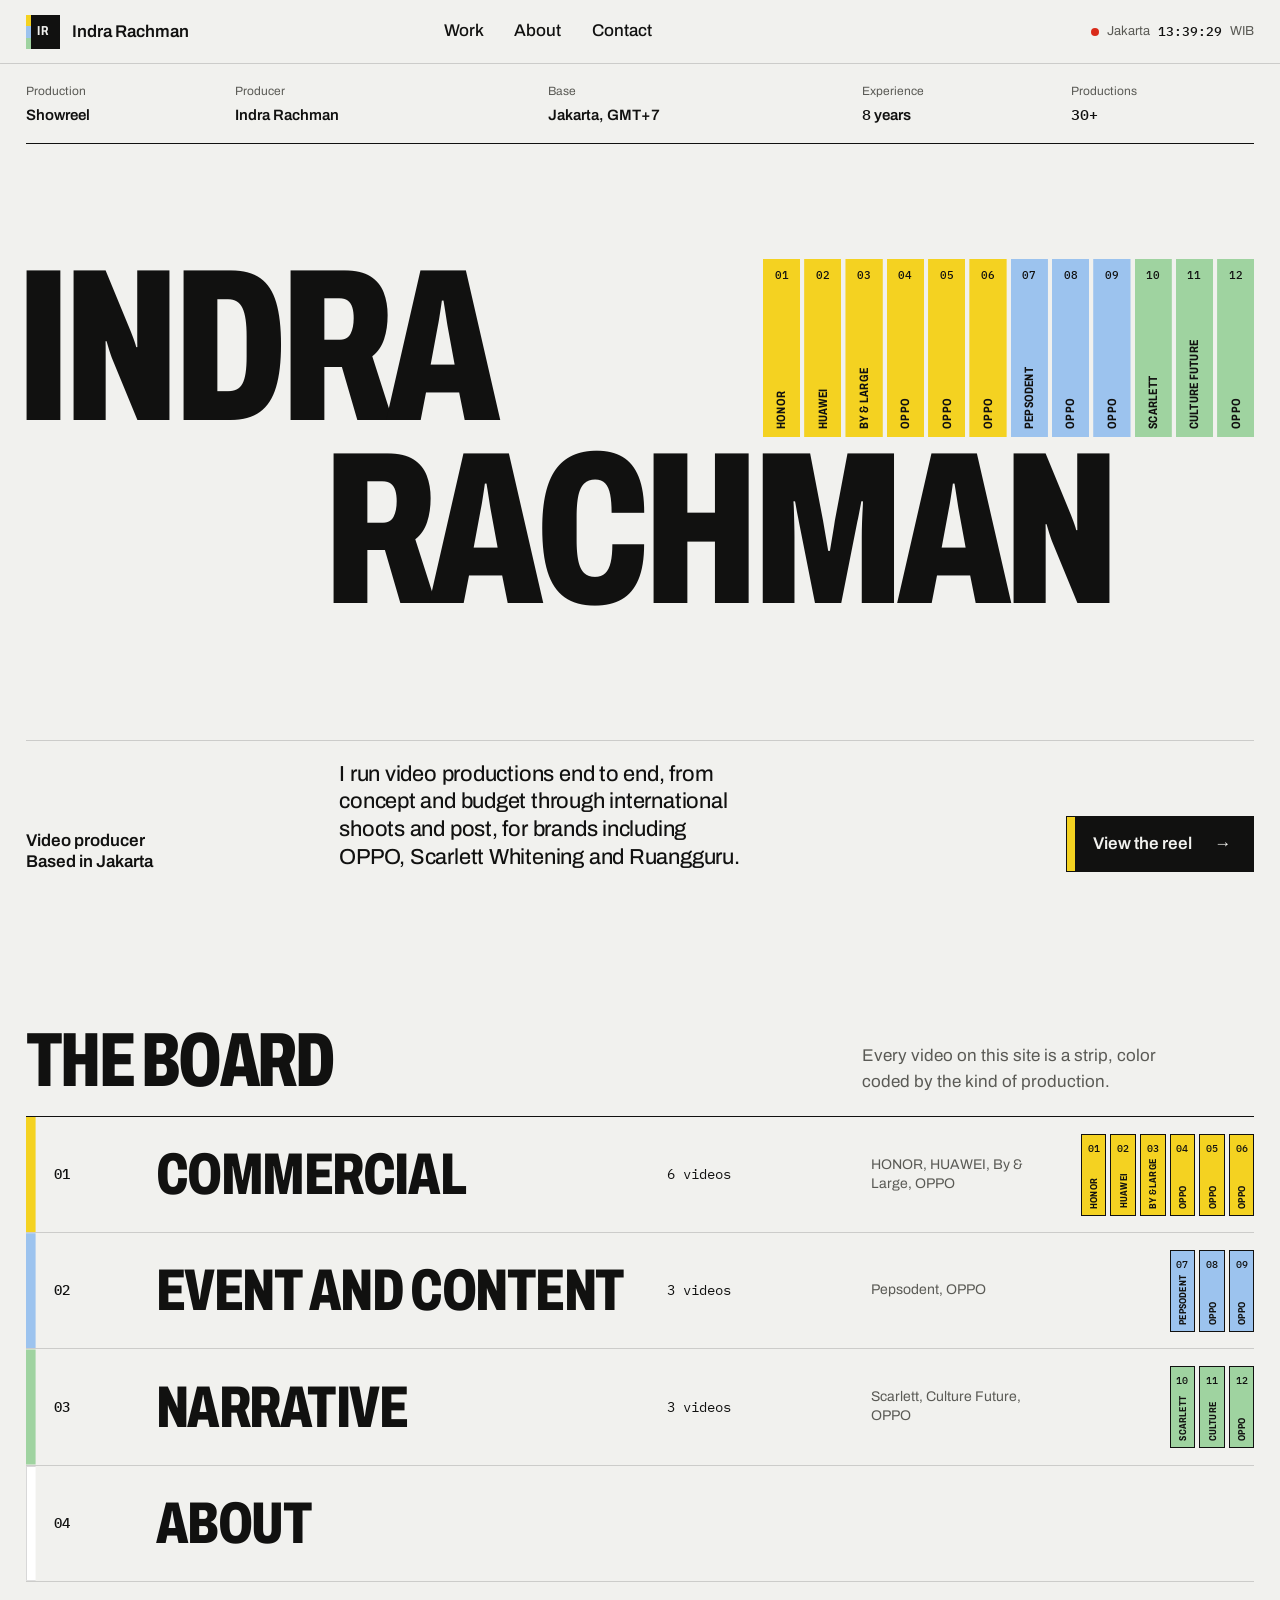
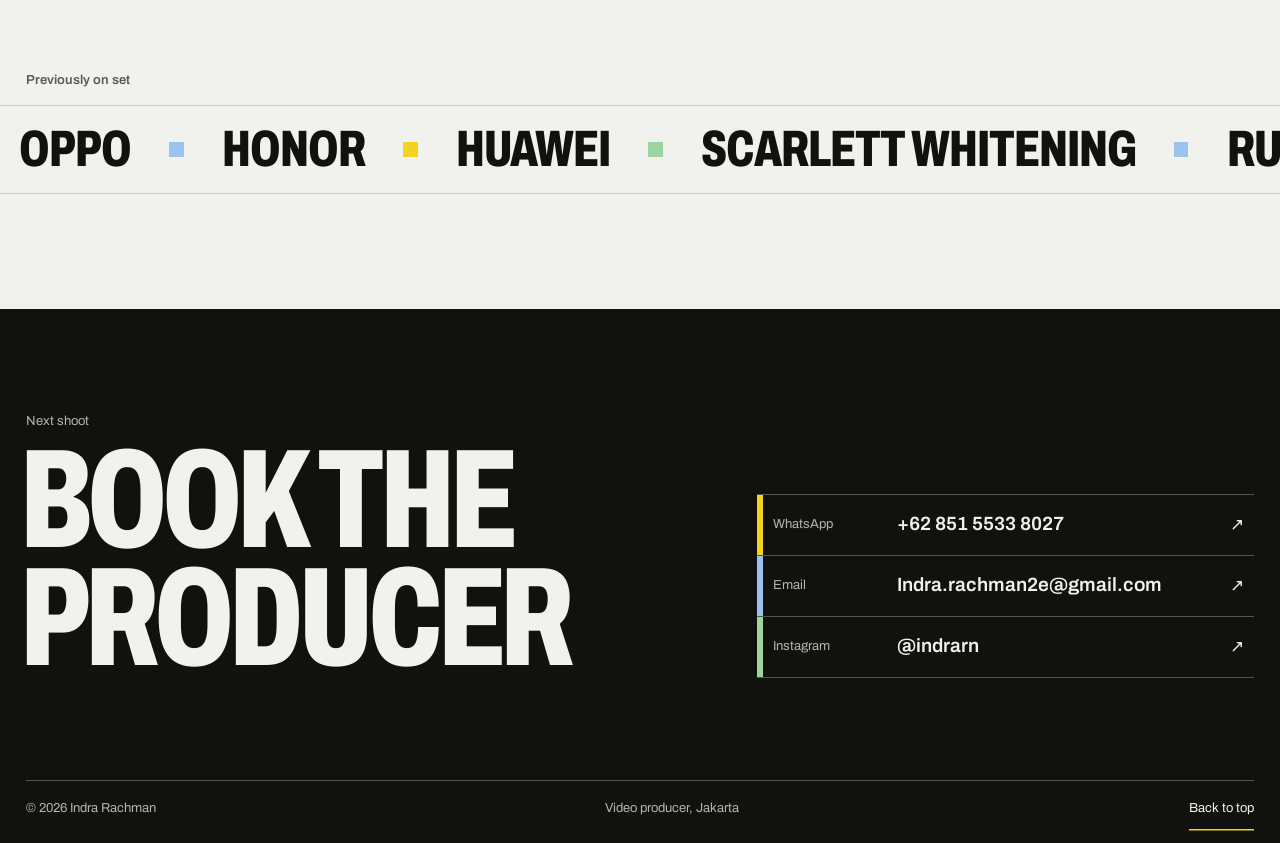
==== commit c8f209a8: "Jury fixes: 404 contrast, About as call sheet, board strips, filter hover - 404: cut strip label dar" ====
--- a/index.html
+++ b/index.html
@@ -78,16 +78,7 @@
         <span class="bstrip__title">Commercial</span>
         <span class="bstrip__count">6 videos</span>
         <span class="bstrip__clients">HONOR, HUAWEI, By &amp; Large, OPPO</span>
-        <span class="bstrip__thumbs" aria-hidden="true"><span class="thumb thumb--mini" style="--c:var(--s-com);aspect-ratio:16/9">
-      <span class="thumb__fallback" aria-hidden="true">HONOR</span>
-      <img src="https://i.ytimg.com/vi/hxOjYXzNKHE/hqdefault.jpg" alt="" loading="lazy" decoding="async" width="480" height="360" onerror="this.remove()">
-    </span><span class="thumb thumb--mini" style="--c:var(--s-com);aspect-ratio:16/9">
-      <span class="thumb__fallback" aria-hidden="true">HUAWEI</span>
-      <img src="https://i.ytimg.com/vi/-YjzJrjh4JI/hqdefault.jpg" alt="" loading="lazy" decoding="async" width="480" height="360" onerror="this.remove()">
-    </span><span class="thumb thumb--mini" style="--c:var(--s-com);aspect-ratio:16/9">
-      <span class="thumb__fallback" aria-hidden="true">By &amp; Large</span>
-      <img src="https://i.ytimg.com/vi/G-RjW3o65Ko/hqdefault.jpg" alt="" loading="lazy" decoding="async" width="480" height="360" onerror="this.remove()">
-    </span></span>
+        <span class="bstrip__thumbs" aria-hidden="true"><span class="vs"><span class="vs__no">01</span><span class="vs__cl">HONOR</span></span><span class="vs"><span class="vs__no">02</span><span class="vs__cl">HUAWEI</span></span><span class="vs"><span class="vs__no">03</span><span class="vs__cl">By &amp; Large</span></span><span class="vs"><span class="vs__no">04</span><span class="vs__cl">OPPO</span></span><span class="vs"><span class="vs__no">05</span><span class="vs__cl">OPPO</span></span><span class="vs"><span class="vs__no">06</span><span class="vs__cl">OPPO</span></span></span>
       </a>
     </li>
     <li class="board__item" data-slot>
@@ -97,16 +88,7 @@
         <span class="bstrip__title">Event and content</span>
         <span class="bstrip__count">3 videos</span>
         <span class="bstrip__clients">Pepsodent, OPPO</span>
-        <span class="bstrip__thumbs" aria-hidden="true"><span class="thumb thumb--mini" style="--c:var(--s-evt);aspect-ratio:9/16">
-      <span class="thumb__fallback" aria-hidden="true">Pepsodent</span>
-      <img src="https://i.ytimg.com/vi/YymPr3F2JRo/hqdefault.jpg" alt="" loading="lazy" decoding="async" width="480" height="360" onerror="this.remove()">
-    </span><span class="thumb thumb--mini" style="--c:var(--s-evt);aspect-ratio:9/16">
-      <span class="thumb__fallback" aria-hidden="true">OPPO</span>
-      <img src="https://i.ytimg.com/vi/4oJx1lW9zYU/hqdefault.jpg" alt="" loading="lazy" decoding="async" width="480" height="360" onerror="this.remove()">
-    </span><span class="thumb thumb--mini" style="--c:var(--s-evt);aspect-ratio:9/16">
-      <span class="thumb__fallback" aria-hidden="true">OPPO</span>
-      <img src="https://i.ytimg.com/vi/DvjcIhD0fi0/hqdefault.jpg" alt="" loading="lazy" decoding="async" width="480" height="360" onerror="this.remove()">
-    </span></span>
+        <span class="bstrip__thumbs" aria-hidden="true"><span class="vs"><span class="vs__no">07</span><span class="vs__cl">Pepsodent</span></span><span class="vs"><span class="vs__no">08</span><span class="vs__cl">OPPO</span></span><span class="vs"><span class="vs__no">09</span><span class="vs__cl">OPPO</span></span></span>
       </a>
     </li>
     <li class="board__item" data-slot>
@@ -116,16 +98,7 @@
         <span class="bstrip__title">Narrative</span>
         <span class="bstrip__count">3 videos</span>
         <span class="bstrip__clients">Scarlett, Culture Future, OPPO</span>
-        <span class="bstrip__thumbs" aria-hidden="true"><span class="thumb thumb--mini" style="--c:var(--s-nar);aspect-ratio:16/9">
-      <span class="thumb__fallback" aria-hidden="true">Scarlett</span>
-      <img src="https://i.ytimg.com/vi/Oj5Pghosu6c/hqdefault.jpg" alt="" loading="lazy" decoding="async" width="480" height="360" onerror="this.remove()">
-    </span><span class="thumb thumb--mini" style="--c:var(--s-nar);aspect-ratio:16/9">
-      <span class="thumb__fallback" aria-hidden="true">Culture Future</span>
-      <img src="https://i.ytimg.com/vi/pMPimMkHNRc/hqdefault.jpg" alt="" loading="lazy" decoding="async" width="480" height="360" onerror="this.remove()">
-    </span><span class="thumb thumb--mini" style="--c:var(--s-nar);aspect-ratio:16/9">
-      <span class="thumb__fallback" aria-hidden="true">OPPO</span>
-      <img src="https://i.ytimg.com/vi/MRDOgIr6XYI/hqdefault.jpg" alt="" loading="lazy" decoding="async" width="480" height="360" onerror="this.remove()">
-    </span></span>
+        <span class="bstrip__thumbs" aria-hidden="true"><span class="vs"><span class="vs__no">10</span><span class="vs__cl">Scarlett</span></span><span class="vs"><span class="vs__no">11</span><span class="vs__cl">Culture</span></span><span class="vs"><span class="vs__no">12</span><span class="vs__cl">OPPO</span></span></span>
       </a>
     </li>
     <li class="board__item" data-slot>
--- a/assets/site.css
+++ b/assets/site.css
@@ -188,14 +188,10 @@
 .bstrip__count { grid-column: 7 / 9; font-family: var(--mono); font-size: 14px; }
 .bstrip__clients { grid-column: 9 / 11; font-size: 14px; color: var(--muted); line-height: 1.35; }
 .bstrip__thumbs { grid-column: 11 / 13; display: flex; gap: 6px; justify-content: flex-end; }
-.thumb--mini { width: clamp(44px, 4.4vw, 72px); aspect-ratio: 1 / 1 !important; transition: translate .6s var(--ease-out), scale .6s var(--ease-out); }
-.thumb--mini .thumb__fallback { font-size: 9px; }
-.bstrip__thumbs .thumb:nth-child(2) { transition-delay: .05s; }
-.bstrip__thumbs .thumb:nth-child(3) { transition-delay: .1s; }
 @media (hover: hover) {
   .bstrip:hover .bstrip__title { translate: 12px 0; }
   .bstrip:hover .bstrip__clients { color: var(--ink); }
-  .bstrip:hover .thumb--mini { translate: -10px 0; }
+  .bstrip:hover .vs { background: var(--ink); color: var(--c); translate: 0 -6px; }
 }
 .bstrip:focus-visible { outline-offset: -2px; }
 .bstrip:focus-visible .bstrip__title { translate: 12px 0; }
@@ -275,8 +271,12 @@
 .tab[aria-pressed='true']::before { transform: scaleX(1); }
 .tab[data-filter='all'][aria-pressed='true'] { color: var(--ground); }
 .tab[aria-pressed='true'] .tab__chip { opacity: 0; }
-@media (hover: hover) { .tab:not([aria-pressed='true']):hover::before { transform: scaleX(.12); } }
-.tab:not([aria-pressed='true']):focus-visible::before { transform: scaleX(.12); }
+@media (hover: hover) {
+  .tab:not([aria-pressed='true']):hover::before { transform: scaleX(1); }
+  .tab[data-filter='all']:not([aria-pressed='true']):hover { color: var(--ground); }
+}
+.tab:not([aria-pressed='true']):focus-visible::before { transform: scaleX(1); }
+.tab[data-filter='all']:not([aria-pressed='true']):focus-visible { color: var(--ground); }
 
 .wk-board { overflow-x: clip; padding: clamp(28px, 4vw, 56px) var(--gut) clamp(72px, 10vw, 140px); }
 .rows > .is-out { display: none; }
@@ -359,7 +359,7 @@
   :root { --top-h: 56px; --t-body: 16px; }
   .top { grid-template-columns: auto 1fr auto; }
   .top__name { grid-column: 1; }
-  .top__full { display: none; }
+  .top__full { position: absolute; width: 1px; height: 1px; overflow: hidden; clip-path: inset(50%); white-space: nowrap; }
   .nav { grid-column: 2; justify-content: center; gap: 18px; font-size: 15px; }
   .nav__link { padding: 10px 0 6px; }
   .clock { grid-column: 3; }
@@ -454,9 +454,9 @@
 /* 404 board with one strip cut */
 .nf { grid-template-columns: minmax(0, 1fr) minmax(0, .8fr); column-gap: clamp(24px, 5vw, 80px); align-items: center; }
 .nf > *:not(.nf-board) { grid-column: 1; }
-.nf-board { grid-column: 2; grid-row: 1 / 5; display: grid; grid-template-columns: repeat(13, 1fr); gap: 4px; height: min(56vh, 520px); }
+.nf-board { margin-right: 28px; grid-column: 2; grid-row: 1 / 5; display: grid; grid-template-columns: repeat(13, 1fr); gap: 4px; height: min(56vh, 520px); }
 .nf-board .mini__s { height: 100%; }
-.nf-cut { background: #F6C7C0 !important; outline: 2px dashed var(--marker); outline-offset: -2px; rotate: 6deg; translate: 2px 14px; }
+.nf-cut { background: #F6C7C0 !important; outline: 2px dashed var(--marker); outline-offset: -2px; rotate: 5deg; translate: 4px 14px; }
 .nf-cut .mini__cl { color: var(--marker); text-decoration: line-through; }
 @media (max-width: 760px) {
   .nf { grid-template-columns: 1fr; }
@@ -535,3 +535,28 @@
   .card__meta { grid-column: 1; font-size: 13px; }
   .row--w4 .card__title { font-size: 15px; }
 }
+
+/* ---- pass 3 (jury fixes) ---- */
+/* 404 cut strip: readable red */
+.nf-cut .mini__cl, .nf-cut .mini__no { color: #8E170C; }
+/* home board: vertical strips, one per video, like the hero */
+.bstrip__thumbs { gap: 4px; align-items: stretch; height: clamp(64px, 6.4vw, 96px); }
+.vs { width: clamp(24px, 2vw, 32px); display: flex; flex-direction: column; justify-content: space-between; align-items: center; padding: 6px 0;
+  background: var(--c); border: 1px solid var(--ink); color: var(--ink); overflow: hidden;
+  transition: background .4s var(--ease-out), color .4s var(--ease-out), translate .5s var(--ease-out); }
+.vs:nth-child(2) { transition-delay: .03s; } .vs:nth-child(3) { transition-delay: .06s; } .vs:nth-child(4) { transition-delay: .09s; }
+.vs:nth-child(5) { transition-delay: .12s; } .vs:nth-child(6) { transition-delay: .15s; }
+.vs__no { font-family: var(--mono); font-size: 10px; font-weight: 500; }
+.vs__cl { writing-mode: vertical-rl; rotate: 180deg; font-size: 10px; font-weight: 700; font-stretch: 75%; text-transform: uppercase; white-space: nowrap; letter-spacing: .02em; }
+.bstrip:focus-visible .vs { background: var(--ink); color: var(--c); }
+/* about: call-sheet header + numbered fact strips + larger body */
+.ab-fields { grid-column: 1 / 13; margin-top: calc(-1 * clamp(10px, 2vw, 28px)); border-top: 1.5px solid var(--ink); }
+.ab-text p { font-size: 18px; line-height: 1.55; }
+.ab-text .ab-lede { font-size: clamp(26px, 2.8vw, 42px); line-height: 1.12; }
+.facts dt { display: flex; gap: 10px; align-items: baseline; }
+.facts__no { color: var(--ink); font-size: 12px; }
+.facts > div { grid-template-columns: 9.5rem 1fr; }
+@media (max-width: 760px) {
+  .ab-fields { grid-column: 1; margin-top: 0; }
+  .facts > div { grid-template-columns: 7.5rem 1fr; }
+}
